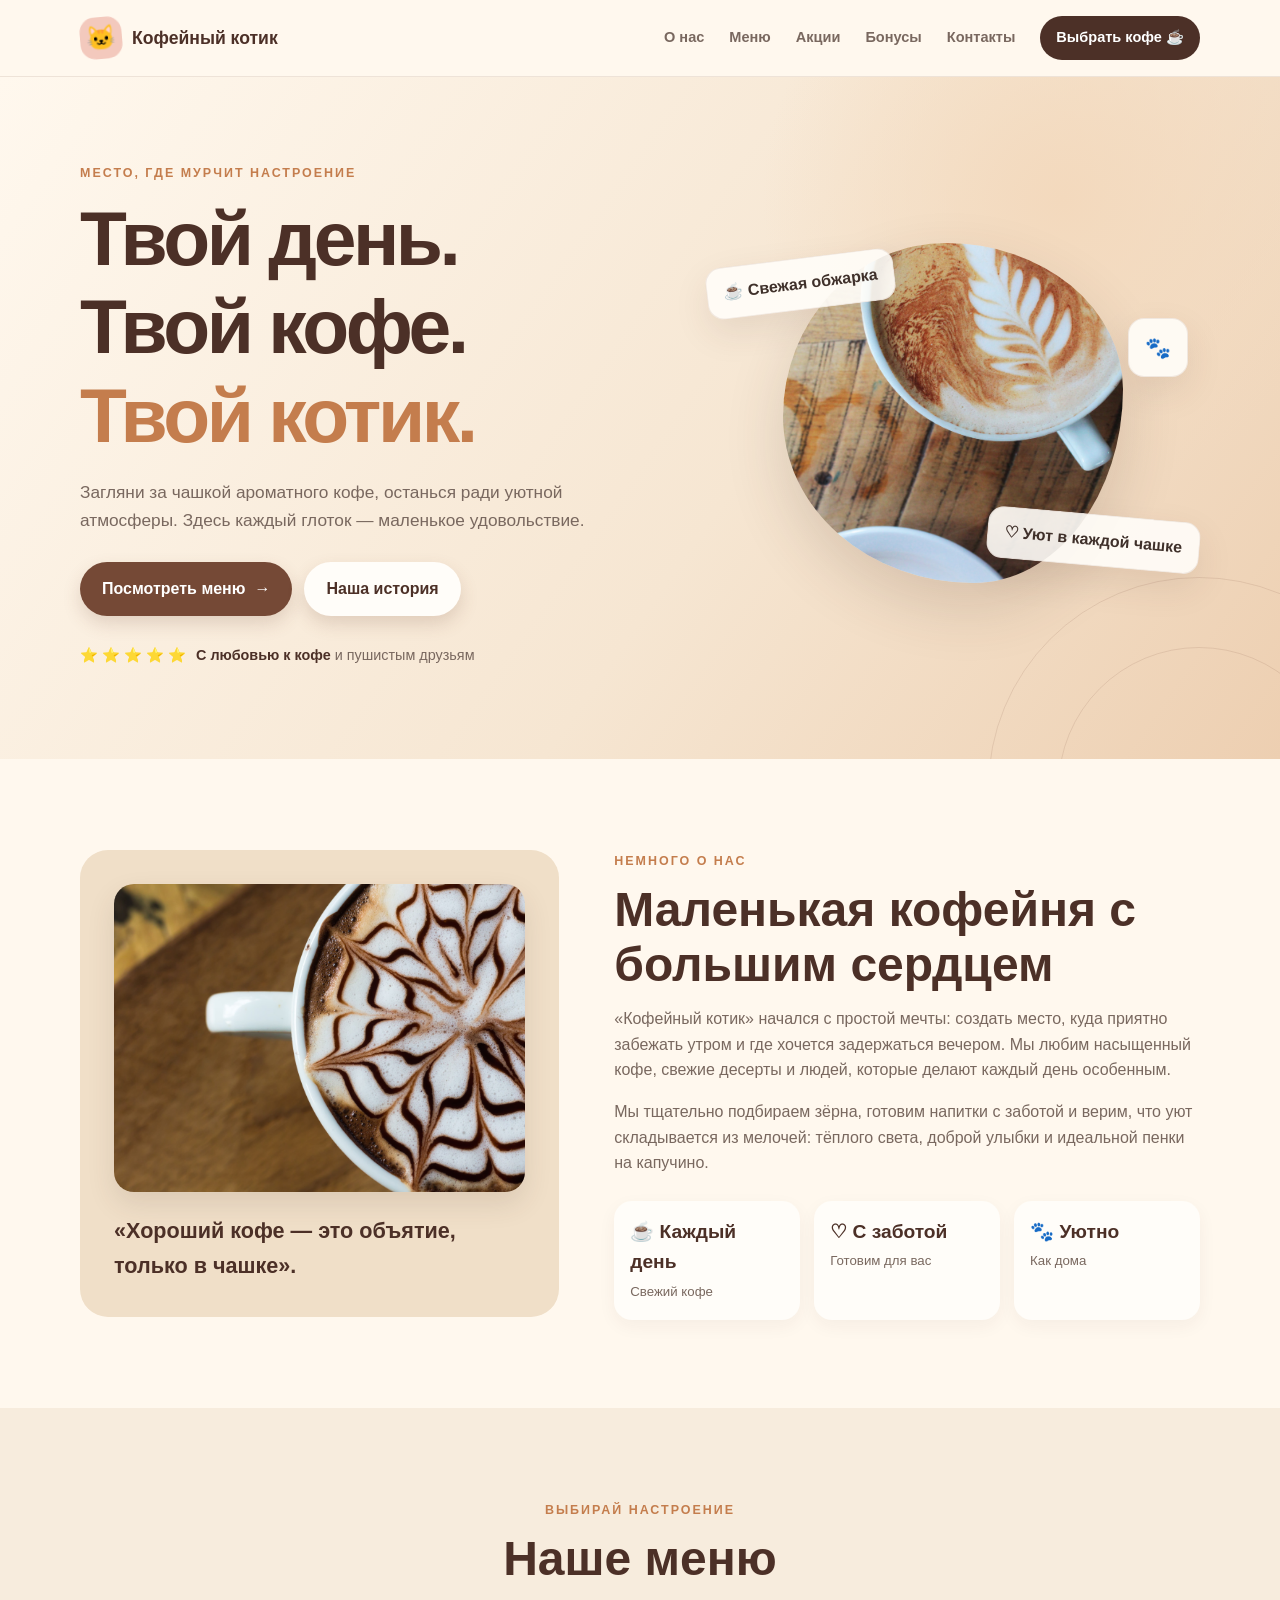
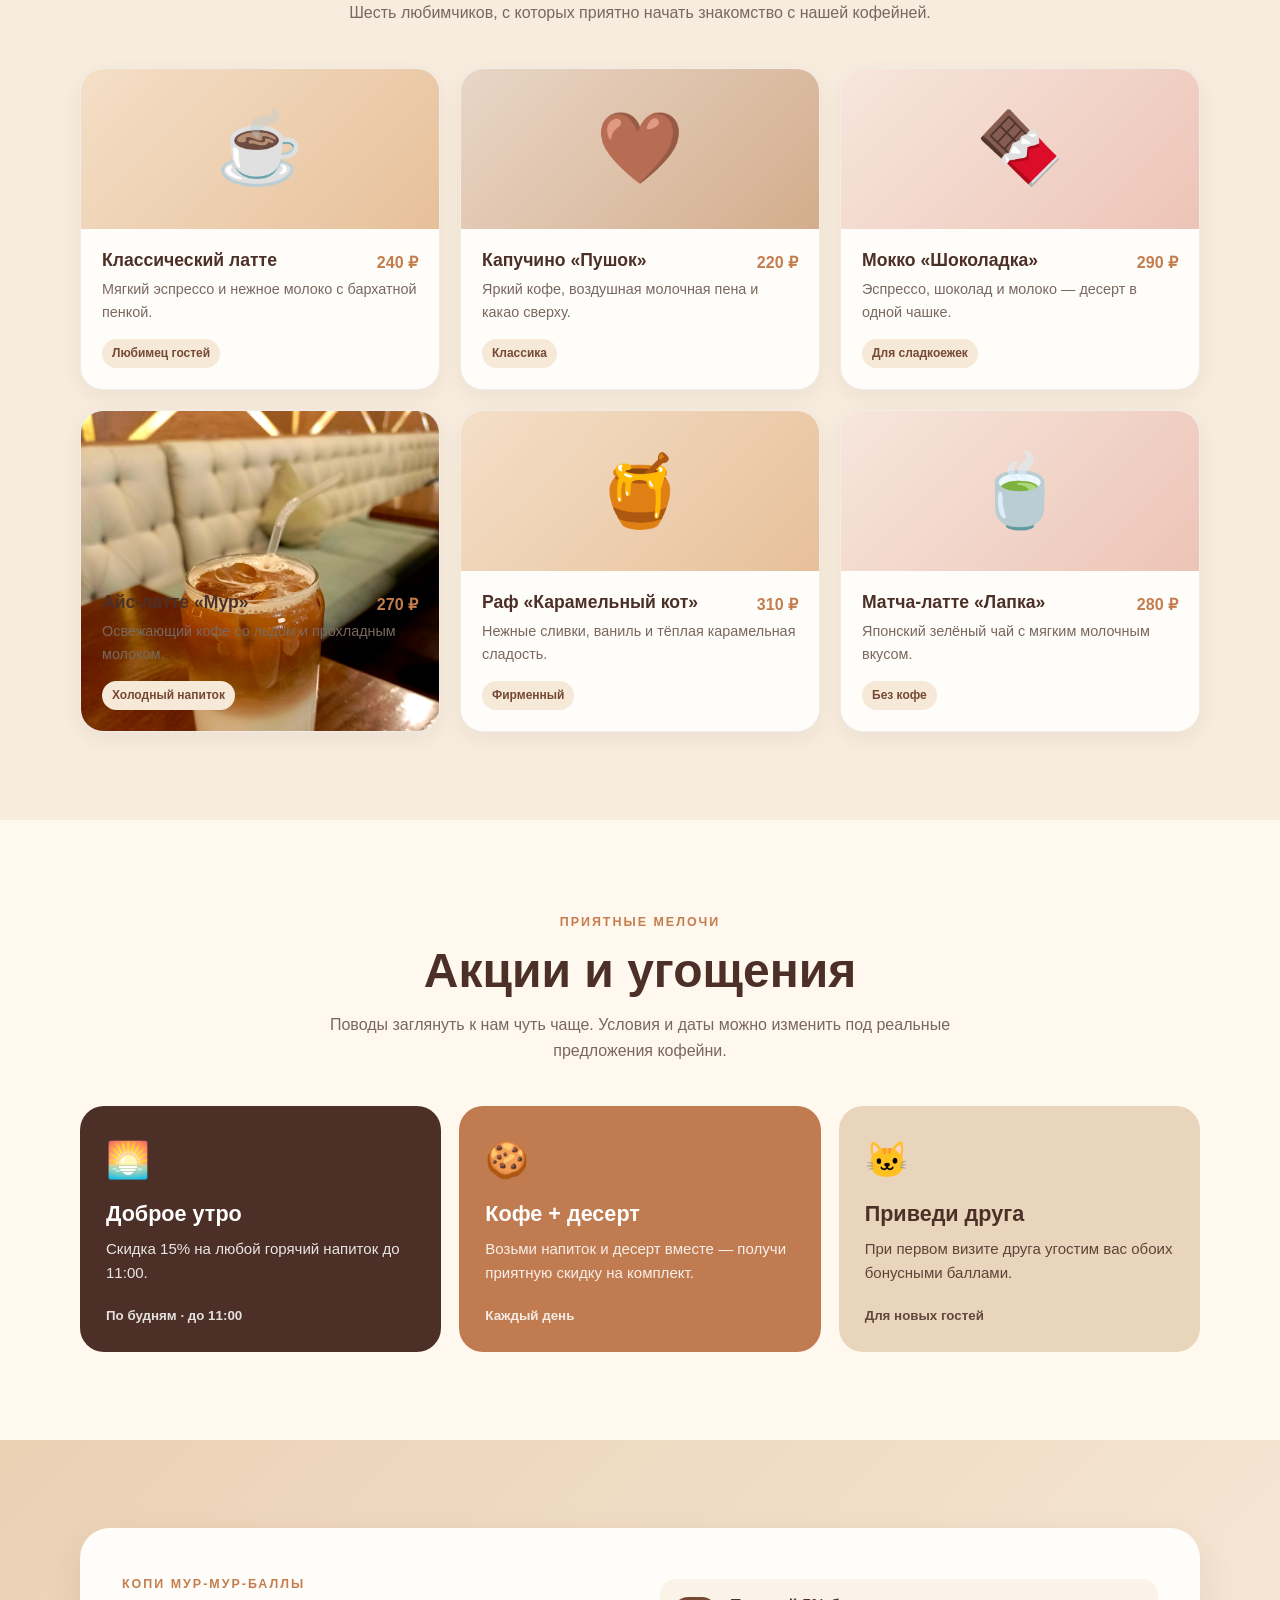
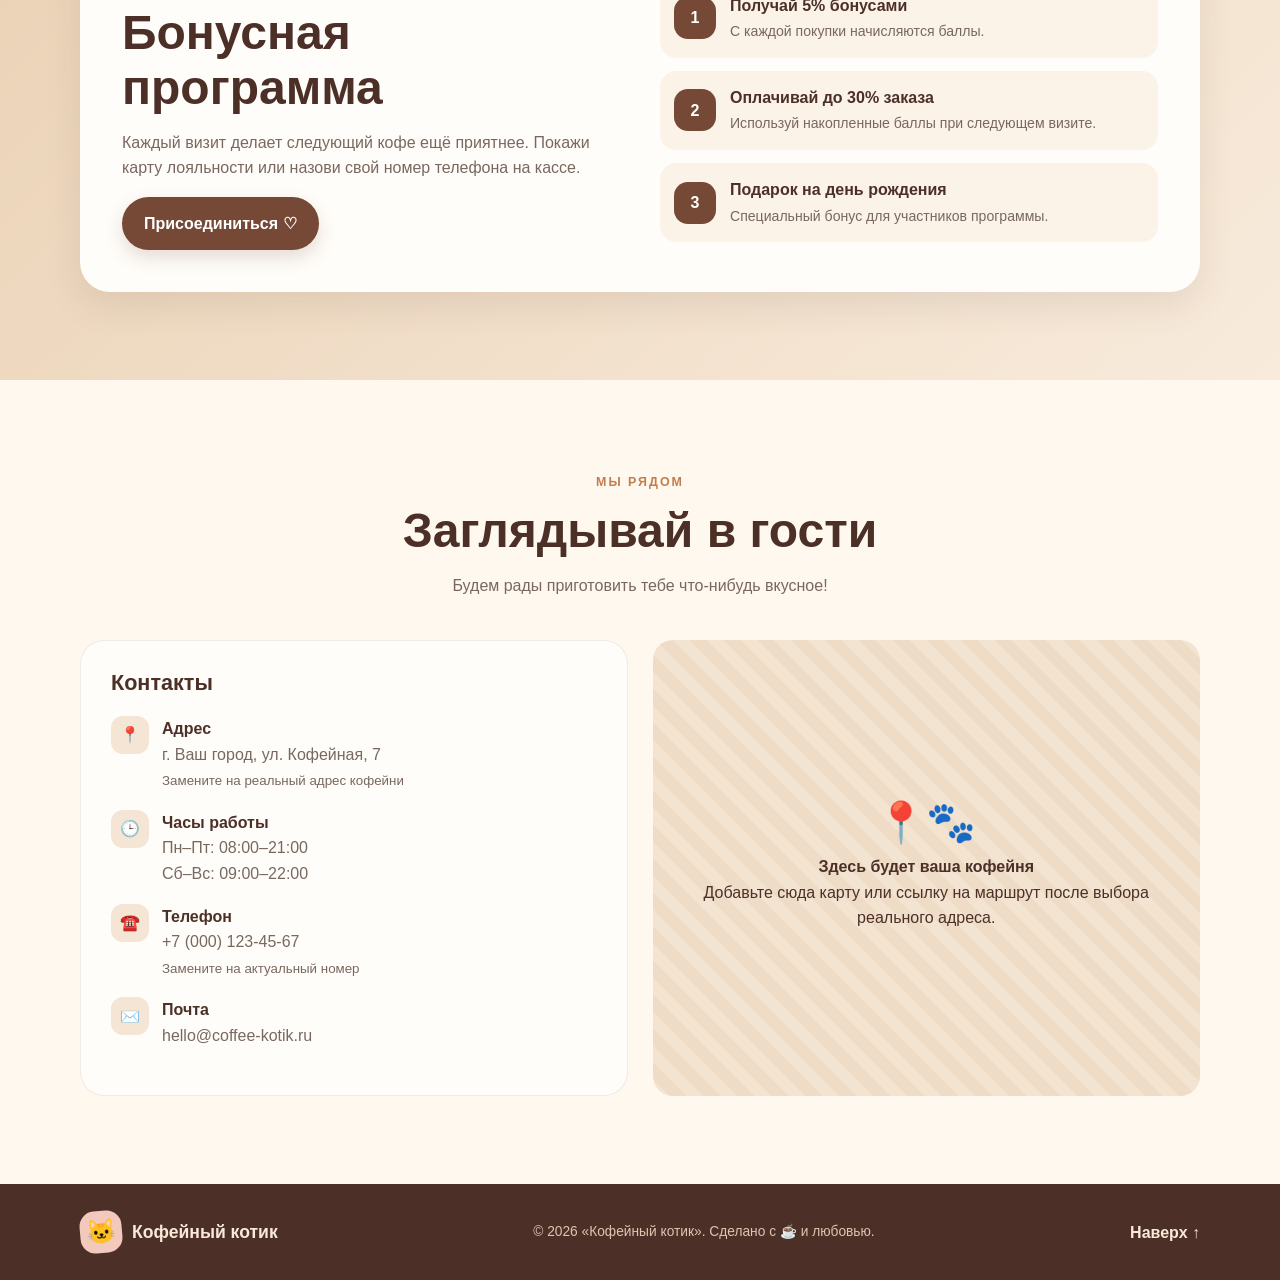
==== index (1).html @ d1fe0ab0 "На две части разбит код" ====
<!DOCTYPE html>
<html lang="ru">
<head>
  <meta charset="UTF-8">
  <meta name="viewport" content="width=device-width, initial-scale=1.0">
  <meta name="description" content="Кофейный котик — уютная кофейня с ароматным кофе, десертами и бонусами для гостей.">
  <meta name="theme-color" content="#fff8ee">
  <meta property="og:title" content="Кофейный котик — кофе с характером">
  <meta property="og:description" content="Кофейный котик — уютная кофейня с ароматным кофе, десертами и бонусами для гостей.">
  <meta property="og:type" content="website">
  <link rel="icon" href="data:image/svg+xml,<svg xmlns=%22http://www.w3.org/2000/svg%22 viewBox=%220 0 100 100%22><text y=%22.9em%22 font-size=%2290%22>🐱</text></svg>">
  <title>Кофейный котик — кофе с характером</title>
  <link rel="stylesheet" href="style.css">
</head>
<body>
  <header class="site-header">
    <div class="container nav-wrap">
      <a class="brand" href="#home" aria-label="Кофейный котик — на главную">
        <span class="brand-mark">🐱</span><span>Кофейный котик</span>
      </a>
      <nav class="nav-links" aria-label="Главная навигация">
        <a href="#about">О нас</a>
        <a href="#menu">Меню</a>
        <a href="#promotions">Акции</a>
        <a href="#loyalty">Бонусы</a>
        <a href="#contacts">Контакты</a>
        <a class="nav-cta" href="#menu">Выбрать кофе ☕</a>
      </nav>
    </div>
  </header>

  <main>
    <section class="hero" id="home">
      <div class="container hero-grid">
        <div class="reveal">
          <span class="eyebrow">Место, где мурчит настроение</span>
          <h1>Твой день.<br>Твой кофе.<br><span>Твой котик.</span></h1>
          <p class="hero-copy">Загляни за чашкой ароматного кофе, останься ради уютной атмосферы. Здесь каждый глоток — маленькое удовольствие.</p>
          <div class="hero-actions">
            <a class="btn" href="#menu">Посмотреть меню <span>→</span></a>
            <a class="btn btn-light" href="#about">Наша история</a>
          </div>
          <div class="hero-note"><span>⭐ ⭐ ⭐ ⭐ ⭐</span><span><strong>С любовью к кофе</strong> и пушистым друзьям</span></div>
        </div>
        <div class="hero-art" aria-label="Чашка классического латте">
          <img class="hero-photo" src="Кофе капучино латте - 1280x853.jpg" alt="Классический латте с бархатной пенкой">
          <div class="floating-label label-one">☕ Свежая обжарка</div>
          <div class="floating-label label-two">♡ Уют в каждой чашке</div>
          <div class="floating-label label-three">🐾</div>
        </div>
      </div>
    </section>

    <section class="section" id="about">
      <div class="container about-grid">
        <div class="about-card">
          <img class="about-photo" src="Красивый рисунок на капучино - 1280x853.jpg" alt="Красивый рисунок на капучино — визитная карточка кофейни">
          <blockquote>«Хороший кофе — это объятие, только в чашке».</blockquote>
        </div>
        <div class="about-copy">
          <span class="eyebrow">Немного о нас</span>
          <h2>Маленькая кофейня с большим сердцем</h2>
          <p>«Кофейный котик» начался с простой мечты: создать место, куда приятно забежать утром и где хочется задержаться вечером. Мы любим насыщенный кофе, свежие десерты и людей, которые делают каждый день особенным.</p>
          <p>Мы тщательно подбираем зёрна, готовим напитки с заботой и верим, что уют складывается из мелочей: тёплого света, доброй улыбки и идеальной пенки на капучино.</p>
          <div class="features">
            <div class="feature"><b>☕ Каждый день</b><span>Свежий кофе</span></div>
            <div class="feature"><b>♡ С заботой</b><span>Готовим для вас</span></div>
            <div class="feature"><b>🐾 Уютно</b><span>Как дома</span></div>
          </div>
        </div>
      </div>
    </section>

    <section class="section menu-section" id="menu">
      <div class="container">
        <div class="section-heading">
          <span class="eyebrow">Выбирай настроение</span>
          <h2>Наше меню</h2>
          <p>Шесть любимчиков, с которых приятно начать знакомство с нашей кофейней.</p>
        </div>
        <div class="menu-grid">
          <article class="drink-card">
            <div class="drink-art">☕</div>
            <div class="drink-info"><div class="drink-title-row"><h3>Классический латте</h3><span class="price">240 ₽</span></div><p>Мягкий эспрессо и нежное молоко с бархатной пенкой.</p><span class="tag">Любимец гостей</span></div>
          </article>
          <article class="drink-card">
            <div class="drink-art">🤎</div>
            <div class="drink-info"><div class="drink-title-row"><h3>Капучино «Пушок»</h3><span class="price">220 ₽</span></div><p>Яркий кофе, воздушная молочная пена и какао сверху.</p><span class="tag">Классика</span></div>
          </article>
          <article class="drink-card">
            <div class="drink-art">🍫</div>
            <div class="drink-info"><div class="drink-title-row"><h3>Мокко «Шоколадка»</h3><span class="price">290 ₽</span></div><p>Эспрессо, шоколад и молоко — десерт в одной чашке.</p><span class="tag">Для сладкоежек</span></div>
          </article>
          <article class="drink-card">
            <div class="drink-art"><img src="Холодный кофейный напиток со льдом - 960x1280.jpg" alt="Айс-латте «Мур» со льдом"></div>
            <div class="drink-info"><div class="drink-title-row"><h3>Айс-латте «Мур»</h3><span class="price">270 ₽</span></div><p>Освежающий кофе со льдом и прохладным молоком.</p><span class="tag">Холодный напиток</span></div>
          </article>
          <article class="drink-card">
            <div class="drink-art">🍯</div>
            <div class="drink-info"><div class="drink-title-row"><h3>Раф «Карамельный кот»</h3><span class="price">310 ₽</span></div><p>Нежные сливки, ваниль и тёплая карамельная сладость.</p><span class="tag">Фирменный</span></div>
          </article>
          <article class="drink-card">
            <div class="drink-art">🍵</div>
            <div class="drink-info"><div class="drink-title-row"><h3>Матча-латте «Лапка»</h3><span class="price">280 ₽</span></div><p>Японский зелёный чай с мягким молочным вкусом.</p><span class="tag">Без кофе</span></div>
          </article>
        </div>
      </div>
    </section>

    <section class="section" id="promotions">
      <div class="container">
        <div class="section-heading">
          <span class="eyebrow">Приятные мелочи</span>
          <h2>Акции и угощения</h2>
          <p>Поводы заглянуть к нам чуть чаще. Условия и даты можно изменить под реальные предложения кофейни.</p>
        </div>
        <div class="promos-grid">
          <article class="promo"><div class="promo-icon">🌅</div><h3>Доброе утро</h3><p>Скидка 15% на любой горячий напиток до 11:00.</p><small>По будням · до 11:00</small></article>
          <article class="promo"><div class="promo-icon">🍪</div><h3>Кофе + десерт</h3><p>Возьми напиток и десерт вместе — получи приятную скидку на комплект.</p><small>Каждый день</small></article>
          <article class="promo"><div class="promo-icon">🐱</div><h3>Приведи друга</h3><p>При первом визите друга угостим вас обоих бонусными баллами.</p><small>Для новых гостей</small></article>
        </div>
      </div>
    </section>

    <section class="section loyalty" id="loyalty">
      <div class="container loyalty-box">
        <div>
          <span class="eyebrow">Копи мур-мур-баллы</span>
          <h2>Бонусная программа</h2>
          <p>Каждый визит делает следующий кофе ещё приятнее. Покажи карту лояльности или назови свой номер телефона на кассе.</p>
          <a class="btn" href="#contacts">Присоединиться ♡</a>
        </div>
        <div class="loyalty-list">
          <div class="loyalty-step"><div class="step-number">1</div><div><b>Получай 5% бонусами</b><span>С каждой покупки начисляются баллы.</span></div></div>
          <div class="loyalty-step"><div class="step-number">2</div><div><b>Оплачивай до 30% заказа</b><span>Используй накопленные баллы при следующем визите.</span></div></div>
          <div class="loyalty-step"><div class="step-number">3</div><div><b>Подарок на день рождения</b><span>Специальный бонус для участников программы.</span></div></div>
        </div>
      </div>
    </section>

    <section class="section" id="contacts">
      <div class="container">
        <div class="section-heading">
          <span class="eyebrow">Мы рядом</span>
          <h2>Заглядывай в гости</h2>
          <p>Будем рады приготовить тебе что-нибудь вкусное!</p>
        </div>
        <div class="contacts-grid">
          <div class="contact-card">
            <h3>Контакты</h3>
            <div class="contact-line"><span class="icon">📍</span><div><b>Адрес</b>г. Ваш город, ул. Кофейная, 7 <br><small>Замените на реальный адрес кофейни</small></div></div>
            <div class="contact-line"><span class="icon">🕒</span><div><b>Часы работы</b>Пн–Пт: 08:00–21:00<br>Сб–Вс: 09:00–22:00</div></div>
            <div class="contact-line"><span class="icon">☎️</span><div><b>Телефон</b><a href="tel:+70001234567">+7 (000) 123-45-67</a> <br><small>Замените на актуальный номер</small></div></div>
            <div class="contact-line"><span class="icon">✉️</span><div><b>Почта</b><a href="mailto:hello@coffee-kotik.ru">hello@coffee-kotik.ru</a></div></div>
          </div>
          <div class="map-placeholder"><div><span>📍🐾</span><b>Здесь будет ваша кофейня</b><p>Добавьте сюда карту или ссылку на маршрут после выбора реального адреса.</p></div></div>
        </div>
      </div>
    </section>
  </main>

  <footer class="footer">
    <div class="container footer-inner">
      <a class="brand" href="#home"><span class="brand-mark">🐱</span><span>Кофейный котик</span></a>
      <p>© 2026 «Кофейный котик». Сделано с ☕ и любовью.</p>
      <a href="#home">Наверх ↑</a>
    </div>
  </footer>
</body>
</html>
---- style.css ----
:root {
  --cream: #fff8ee;
  --beige: #f0dfc8;
  --sand: #e3c6a3;
  --brown: #4c3027;
  --coffee: #754936;
  --caramel: #c47d4d;
  --pink: #f3c9bd;
  --text: #3f302a;
  --muted: #79685f;
  --white: #fffdf9;
  --shadow: 0 14px 36px rgba(76, 48, 39, .10);
}

* { box-sizing: border-box; }
html { scroll-behavior: smooth; scroll-padding-top: 88px; }
body {
  margin: 0;
  background: var(--cream);
  color: var(--text);
  font-family: "Trebuchet MS", Arial, sans-serif;
  line-height: 1.6;
}
a { color: inherit; text-decoration: none; }
button, a { -webkit-tap-highlight-color: transparent; }
:focus-visible { outline: 3px solid var(--caramel); outline-offset: 3px; }
.container { width: min(1120px, calc(100% - 40px)); margin: 0 auto; }
.section { padding: 88px 0; }
.section-heading { max-width: 650px; margin: 0 auto 42px; text-align: center; }
.eyebrow {
  display: inline-block; margin-bottom: 10px; color: var(--caramel);
  font-size: .78rem; font-weight: 800; letter-spacing: .16em; text-transform: uppercase;
}
h1, h2, h3, p { margin-top: 0; }
h1, h2, h3 { line-height: 1.15; }
h2 { margin-bottom: 14px; color: var(--brown); font-size: clamp(2rem, 4vw, 3rem); }
.section-heading p { color: var(--muted); margin-bottom: 0; }
.btn {
  display: inline-flex; align-items: center; justify-content: center; gap: 9px;
  padding: 14px 22px; border: 0; border-radius: 999px;
  background: var(--coffee); color: white; font-weight: 800; cursor: pointer;
  box-shadow: 0 8px 18px rgba(117, 73, 54, .18);
  transition: transform .25s ease, background .25s ease, box-shadow .25s ease;
}
.btn:hover { transform: translateY(-3px); background: var(--brown); box-shadow: 0 12px 24px rgba(76,48,39,.22); }
.btn-light { background: var(--white); color: var(--brown); }
.btn-light:hover { background: var(--beige); color: var(--brown); }
.site-header {
  position: sticky; top: 0; z-index: 1000; background: rgba(255,248,238,.94);
  border-bottom: 1px solid rgba(117,73,54,.12); backdrop-filter: blur(14px);
}
.nav-wrap { min-height: 76px; display: flex; align-items: center; justify-content: space-between; gap: 24px; }
.brand { display: inline-flex; align-items: center; gap: 10px; color: var(--brown); font-size: 1.1rem; font-weight: 900; white-space: nowrap; }
.brand-mark {
  display: grid; place-items: center; width: 42px; height: 42px; border-radius: 15px;
  background: var(--pink); font-size: 1.5rem; transform: rotate(-5deg);
}
.nav-links { display: flex; align-items: center; gap: clamp(12px, 2vw, 25px); }
.nav-links a { font-size: .91rem; font-weight: 700; color: var(--muted); transition: color .2s ease; }
.nav-links a:hover { color: var(--caramel); }
.nav-links .nav-cta { padding: 10px 16px; border-radius: 99px; background: var(--brown); color: white; }
.nav-links .nav-cta:hover { background: var(--caramel); color: #fff; }
.hero {
  position: relative; overflow: hidden; padding: 82px 0 92px;
  background: radial-gradient(circle at 83% 18%, #f3d9bd 0, transparent 25%),
              linear-gradient(125deg, #fff8ee 0%, #f6e6d2 58%, #edcfb1 100%);
}
.hero::before, .hero::after {
  position: absolute; content: ""; border: 1px solid rgba(117,73,54,.13); border-radius: 50%;
  pointer-events: none;
}
.hero::before { width: 420px; height: 420px; right: -130px; bottom: -240px; }
.hero::after { width: 280px; height: 280px; right: -60px; bottom: -170px; }
.hero-grid { display: grid; grid-template-columns: 1.08fr .92fr; align-items: center; gap: 45px; position: relative; z-index: 1; }
.hero h1 { max-width: 650px; margin-bottom: 20px; color: var(--brown); font-size: clamp(2.8rem, 6vw, 5.3rem); letter-spacing: -.045em; }
.hero h1 span { color: var(--caramel); }
.hero-copy { max-width: 520px; margin-bottom: 28px; color: var(--muted); font-size: 1.08rem; }
.hero-actions { display: flex; flex-wrap: wrap; gap: 12px; }
.hero-note { display: flex; align-items: center; gap: 10px; margin-top: 28px; color: var(--muted); font-size: .9rem; }
.hero-note strong { color: var(--brown); }
.hero-art { min-height: 390px; display: grid; place-items: center; position: relative; }
.coffee-illustration {
  width: min(340px, 82vw); aspect-ratio: 1; display: grid; place-items: center;
  position: relative; border-radius: 48% 52% 44% 56% / 51% 43% 57% 49%;
  background: #e5bd98; box-shadow: inset -18px -20px 0 rgba(117,73,54,.08), 0 24px 60px rgba(76,48,39,.14);
  animation: float 5s ease-in-out infinite;
}
.hero-photo {
  width: min(340px, 82vw); aspect-ratio: 1; object-fit: cover; display: block;
  border-radius: 48% 52% 44% 56% / 51% 43% 57% 49%;
  box-shadow: 0 24px 60px rgba(76,48,39,.16); animation: float 5s ease-in-out infinite;
}
.about-photo {
  width: 100%; aspect-ratio: 4 / 3; object-fit: cover; display: block;
  border-radius: 20px; box-shadow: 0 12px 28px rgba(76,48,39,.12);
}
.drink-art img {
  width: 100%; height: 100%; object-fit: cover; display: block;
}
.cup { position: relative; width: 190px; height: 150px; border-radius: 16px 16px 55px 55px; background: #fffaf3; box-shadow: inset -12px -8px 0 #ead9c5; transform: rotate(-7deg); }
.cup::before { content: ""; position: absolute; right: -46px; top: 24px; width: 55px; height: 62px; border: 13px solid #fffaf3; border-left: 0; border-radius: 0 28px 28px 0; }
.cup::after { content: ""; position: absolute; top: 14px; left: 15px; right: 15px; height: 20px; border-radius: 50%; background: #6d4030; box-shadow: inset 0 4px 0 #9e6a4c; }
.cat-face { position: absolute; top: 54px; left: 0; right: 0; text-align: center; font-size: 3rem; }
.steam { position: absolute; top: 48px; left: 50%; color: rgba(255,255,255,.85); font-size: 2rem; letter-spacing: 8px; transform: translateX(-50%); }
.floating-label { position: absolute; padding: 12px 16px; border: 1px solid rgba(117,73,54,.1); border-radius: 16px; background: rgba(255,253,249,.9); box-shadow: var(--shadow); font-weight: 800; }
.label-one { top: 40px; left: 0; transform: rotate(-7deg); }
.label-two { right: 0; bottom: 42px; transform: rotate(5deg); }
.label-three { top: 100px; right: 12px; font-size: 1.3rem; }
.about-grid { display: grid; grid-template-columns: .9fr 1.1fr; gap: 55px; align-items: center; }
.about-card { padding: 34px; border-radius: 28px; background: var(--beige); position: relative; overflow: hidden; }
.about-card .big-cat { font-size: 5rem; line-height: 1; }
.about-card blockquote { margin: 22px 0 0; color: var(--brown); font-size: 1.35rem; font-weight: 800; }
.about-copy p { color: var(--muted); }
.features { display: grid; grid-template-columns: repeat(3, 1fr); gap: 14px; margin-top: 25px; }
.feature { padding: 16px; border-radius: 18px; background: var(--white); box-shadow: 0 6px 18px rgba(76,48,39,.05); }
.feature b { display: block; color: var(--brown); font-size: 1.2rem; }
.feature span { color: var(--muted); font-size: .83rem; }
.menu-section { background: #f7ecdd; }
.menu-grid { display: grid; grid-template-columns: repeat(3, 1fr); gap: 20px; }
.drink-card { overflow: hidden; border: 1px solid rgba(117,73,54,.09); border-radius: 23px; background: var(--white); box-shadow: 0 7px 22px rgba(76,48,39,.06); transition: transform .25s ease, box-shadow .25s ease; }
.drink-card:hover { transform: translateY(-7px); box-shadow: var(--shadow); }
.drink-art { height: 160px; display: grid; place-items: center; background: linear-gradient(135deg, #f4dfc7, #e7c09a); font-size: 4.4rem; }
.drink-card:nth-child(2n) .drink-art { background: linear-gradient(135deg, #e9d6c7, #d3ad8c); }
.drink-card:nth-child(3n) .drink-art { background: linear-gradient(135deg, #f7e6dc, #edc4b7); }
.drink-info { padding: 21px; }
.drink-title-row { display: flex; justify-content: space-between; align-items: start; gap: 12px; }
.drink-info h3 { margin-bottom: 8px; color: var(--brown); font-size: 1.1rem; }
.price { color: var(--caramel); font-weight: 900; white-space: nowrap; }
.drink-info p { min-height: 48px; margin-bottom: 0; color: var(--muted); font-size: .9rem; }
.tag { display: inline-block; margin-top: 13px; padding: 5px 10px; border-radius: 99px; background: #f7e9d8; color: var(--coffee); font-size: .75rem; font-weight: 800; }
.promos-grid { display: grid; grid-template-columns: repeat(3, 1fr); gap: 18px; }
.promo { min-height: 245px; display: flex; flex-direction: column; align-items: flex-start; padding: 26px; border-radius: 24px; background: var(--brown); color: white; overflow: hidden; position: relative; }
.promo:nth-child(2) { background: #c17b50; }
.promo:nth-child(3) { background: #e9d4bc; color: var(--brown); }
.promo .promo-icon { font-size: 2.2rem; margin-bottom: 14px; }
.promo h3 { margin-bottom: 10px; font-size: 1.35rem; }
.promo p { margin-bottom: 0; opacity: .88; font-size: .94rem; }
.promo small { margin-top: auto; padding-top: 20px; font-weight: 800; opacity: .85; }
.loyalty { background: linear-gradient(135deg, #ead1b4, #f8ebdc); }
.loyalty-box { display: grid; grid-template-columns: 1fr 1fr; align-items: center; gap: 40px; padding: 42px; border-radius: 30px; background: var(--white); box-shadow: var(--shadow); }
.loyalty-box p { color: var(--muted); }
.loyalty-list { display: grid; gap: 13px; }
.loyalty-step { display: flex; gap: 14px; align-items: center; padding: 14px; border-radius: 16px; background: #fbf2e8; }
.step-number { flex: 0 0 42px; width: 42px; height: 42px; display: grid; place-items: center; border-radius: 14px; background: var(--coffee); color: white; font-weight: 900; }
.loyalty-step b { display: block; color: var(--brown); }
.loyalty-step span { color: var(--muted); font-size: .88rem; }
.contacts-grid { display: grid; grid-template-columns: 1fr 1fr; gap: 25px; }
.contact-card { padding: 30px; border: 1px solid rgba(117,73,54,.1); border-radius: 24px; background: var(--white); }
.contact-card h3 { margin-bottom: 20px; color: var(--brown); font-size: 1.35rem; }
.contact-line { display: flex; gap: 13px; margin: 17px 0; color: var(--muted); }
.contact-line .icon { flex: 0 0 38px; width: 38px; height: 38px; display: grid; place-items: center; border-radius: 12px; background: #f4e5d4; }
.contact-line b { display: block; color: var(--brown); }
.map-placeholder { min-height: 230px; display: grid; place-items: center; text-align: center; padding: 24px; border-radius: 20px; background: repeating-linear-gradient(45deg, #f3e4d2, #f3e4d2 12px, #eedcc7 12px, #eedcc7 24px); color: var(--brown); }
.map-placeholder span { display: block; font-size: 2.5rem; }
.footer { padding: 27px 0; background: var(--brown); color: #f8e9d8; }
.footer .brand { color: #f8e9d8; }
.footer-inner { display: flex; align-items: center; justify-content: space-between; gap: 18px; }
.footer p { margin: 0; color: #ddc5b0; font-size: .86rem; }
.footer a { font-weight: 800; }
.footer a:hover { color: white; }
.reveal { animation: rise-in .7s ease both; }
@keyframes float { 0%,100% { transform: translateY(0) rotate(-2deg); } 50% { transform: translateY(-12px) rotate(2deg); } }
@keyframes rise-in { from { opacity: 0; transform: translateY(18px); } to { opacity: 1; transform: translateY(0); } }

@media (max-width: 900px) {
  html { scroll-padding-top: 120px; }
  .nav-wrap { align-items: flex-start; flex-direction: column; gap: 8px; padding: 13px 0; }
  .nav-links { width: 100%; gap: 17px; overflow-x: auto; padding: 3px 0 7px; }
  .nav-links a { white-space: nowrap; font-size: .86rem; }
  .hero-grid { grid-template-columns: 1fr  .8fr; gap: 20px; }
  .hero-art { min-height: 320px; }
  .menu-grid, .promos-grid { grid-template-columns: repeat(2, 1fr); }
  .promos-grid .promo:last-child { grid-column: 1 / -1; min-height: 200px; }
}
@media (max-width: 650px) {
  .container { width: min(100% - 28px, 520px); }
  .section { padding: 62px 0; }
  .nav-wrap { min-height: auto; }
  .brand { font-size: 1rem; }
  .brand-mark { width: 36px; height: 36px; }
  .nav-links { gap: 16px; }
  .nav-links .nav-cta { padding: 8px 12px; }
  .hero { padding: 55px 0 62px; }
  .hero-grid, .about-grid, .loyalty-box, .contacts-grid { grid-template-columns: 1fr; }
  .hero h1 { font-size: clamp(2.6rem, 12vw, 4rem); }
  .hero-copy { font-size: 1rem; }
  .hero-art { min-height: 300px; margin-top: 5px; }
  .coffee-illustration { width: 260px; }
  .hero-photo { width: 260px; }
  .cup { transform: scale(.82) rotate(-7deg); }
  .label-one { left: 2px; top: 22px; }
  .label-two { right: 0; bottom: 20px; }
  .label-three { right: 0; top: 62px; }
  .about-card { padding: 26px; }
  .features { gap: 8px; }
  .feature { padding: 12px; }
  .feature b { font-size: 1rem; }
  .feature span { font-size: .75rem; }
  .menu-grid, .promos-grid { grid-template-columns: 1fr; }
  .promos-grid .promo:last-child { grid-column: auto; }
  .drink-art { height: 145px; }
  .loyalty-box { padding: 24px; gap: 20px; }
  .contact-card { padding: 23px; }
  .footer-inner { align-items: flex-start; flex-direction: column; }
}
@media (prefers-reduced-motion: reduce) {
  *, *::before, *::after { scroll-behavior: auto !important; animation-duration: .01ms !important; animation-iteration-count: 1 !important; transition-duration: .01ms !important; }
}
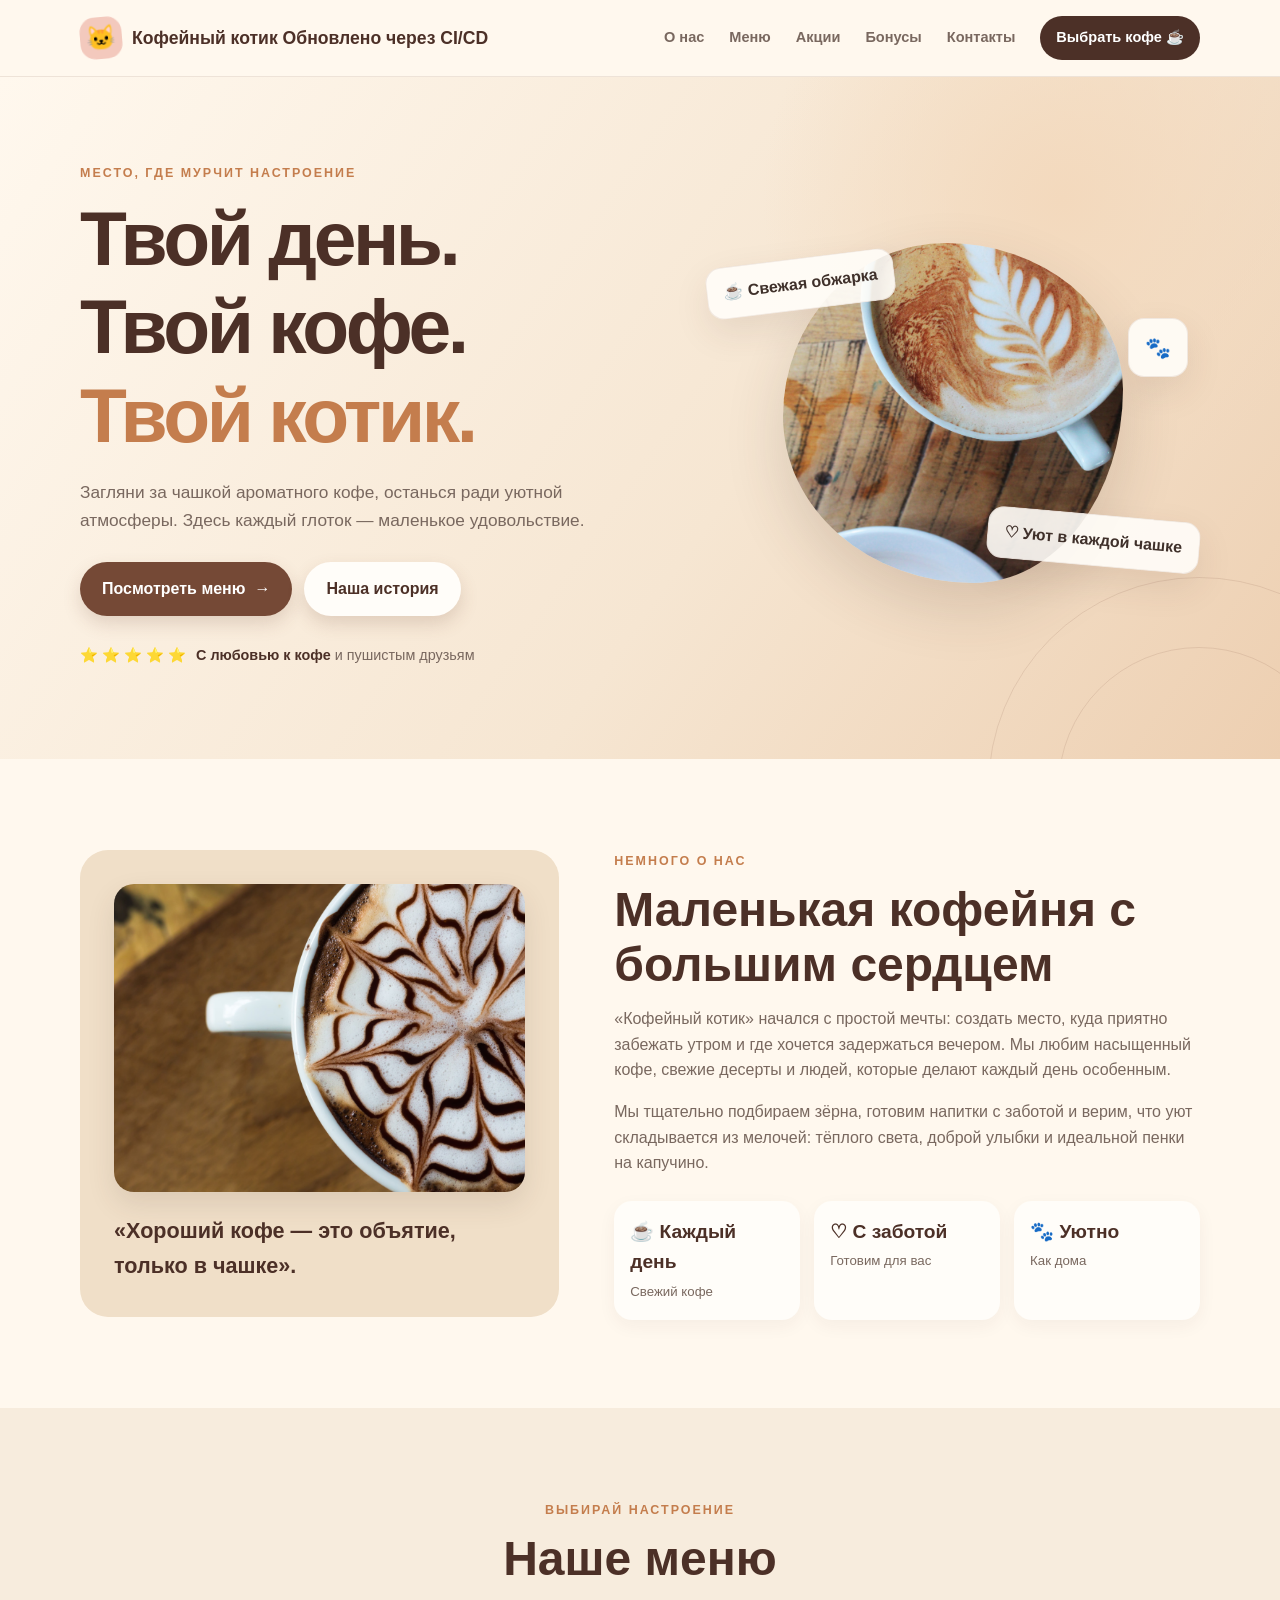
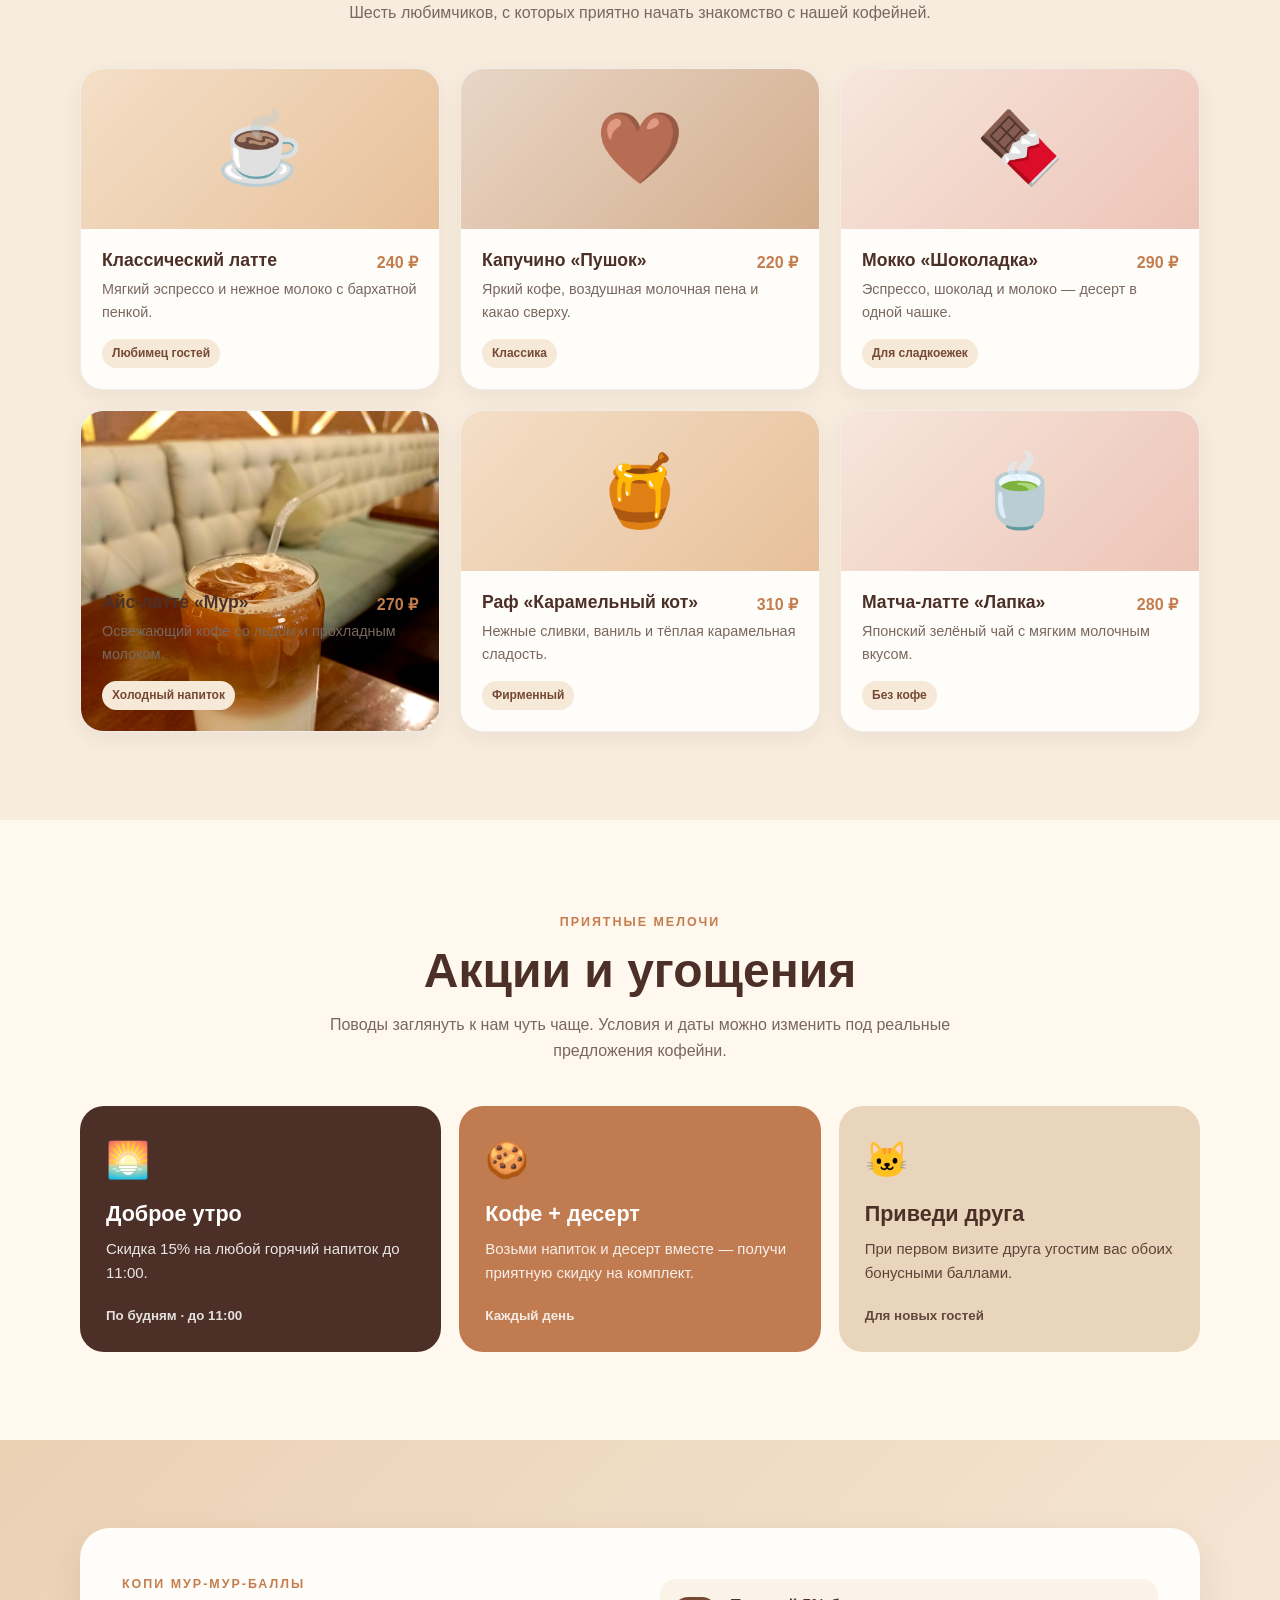
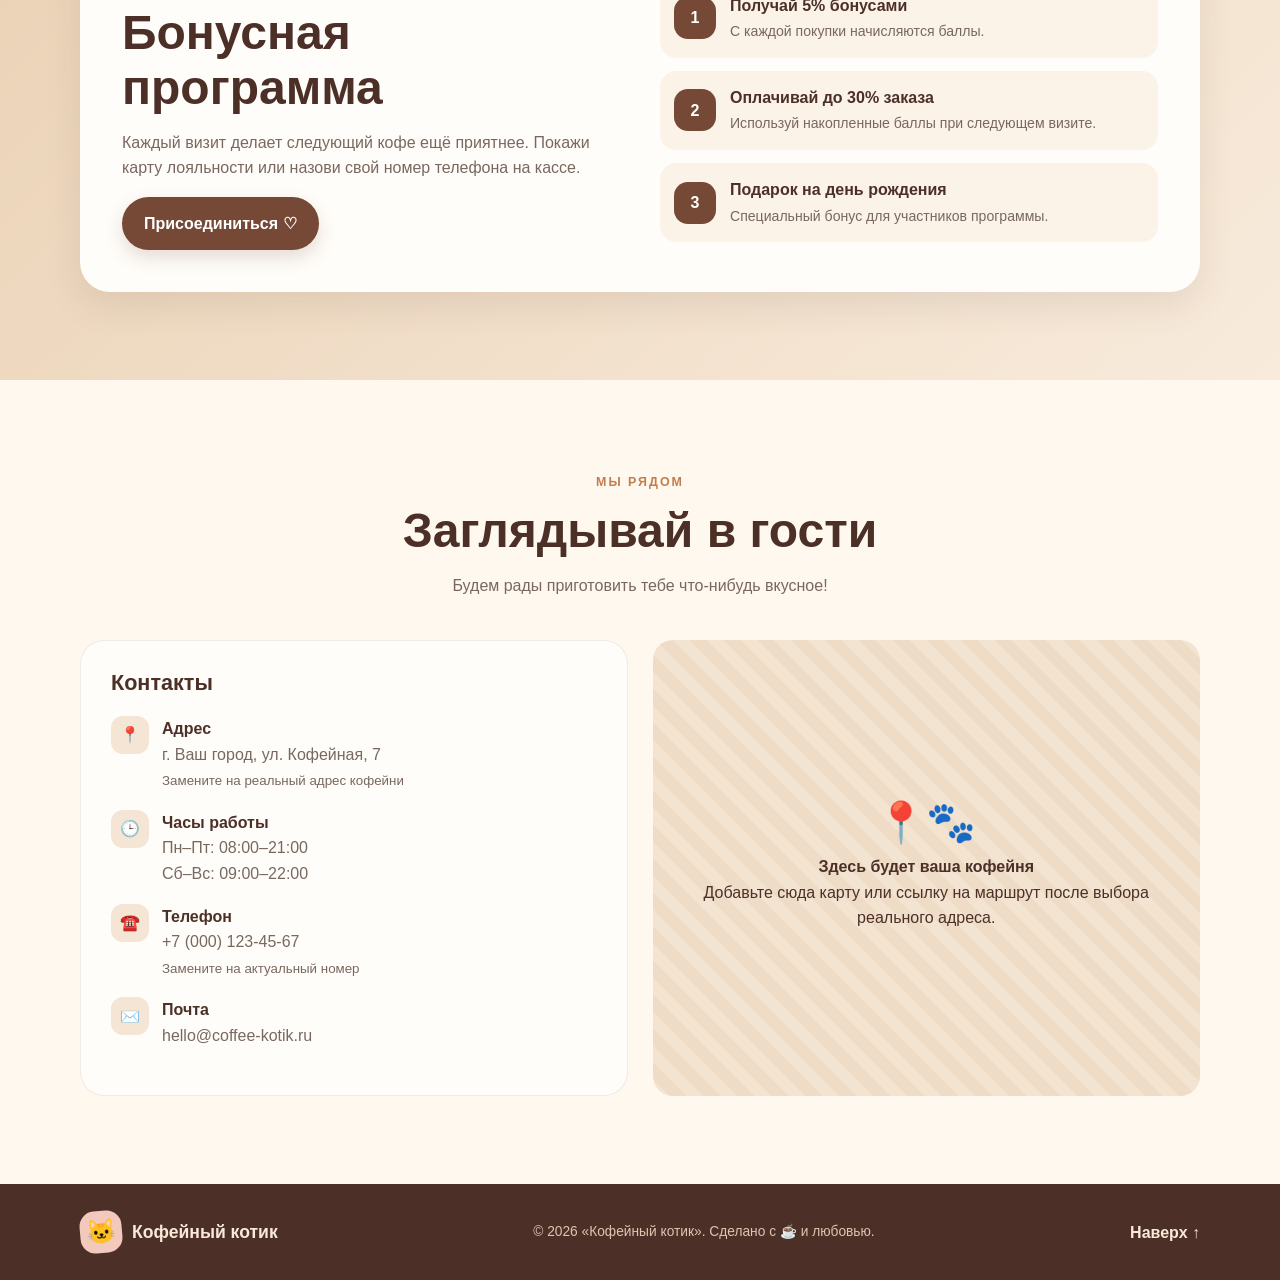
==== commit 5be831c2: "crazy update" ====
--- a/index (1).html
+++ b/index (1).html
@@ -16,7 +16,7 @@
   <header class="site-header">
     <div class="container nav-wrap">
       <a class="brand" href="#home" aria-label="Кофейный котик — на главную">
-        <span class="brand-mark">🐱</span><span>Кофейный котик</span>
+        <span class="brand-mark">🐱</span><span>Кофейный котик Обновлено через CI/CD</span>
       </a>
       <nav class="nav-links" aria-label="Главная навигация">
         <a href="#about">О нас</a>
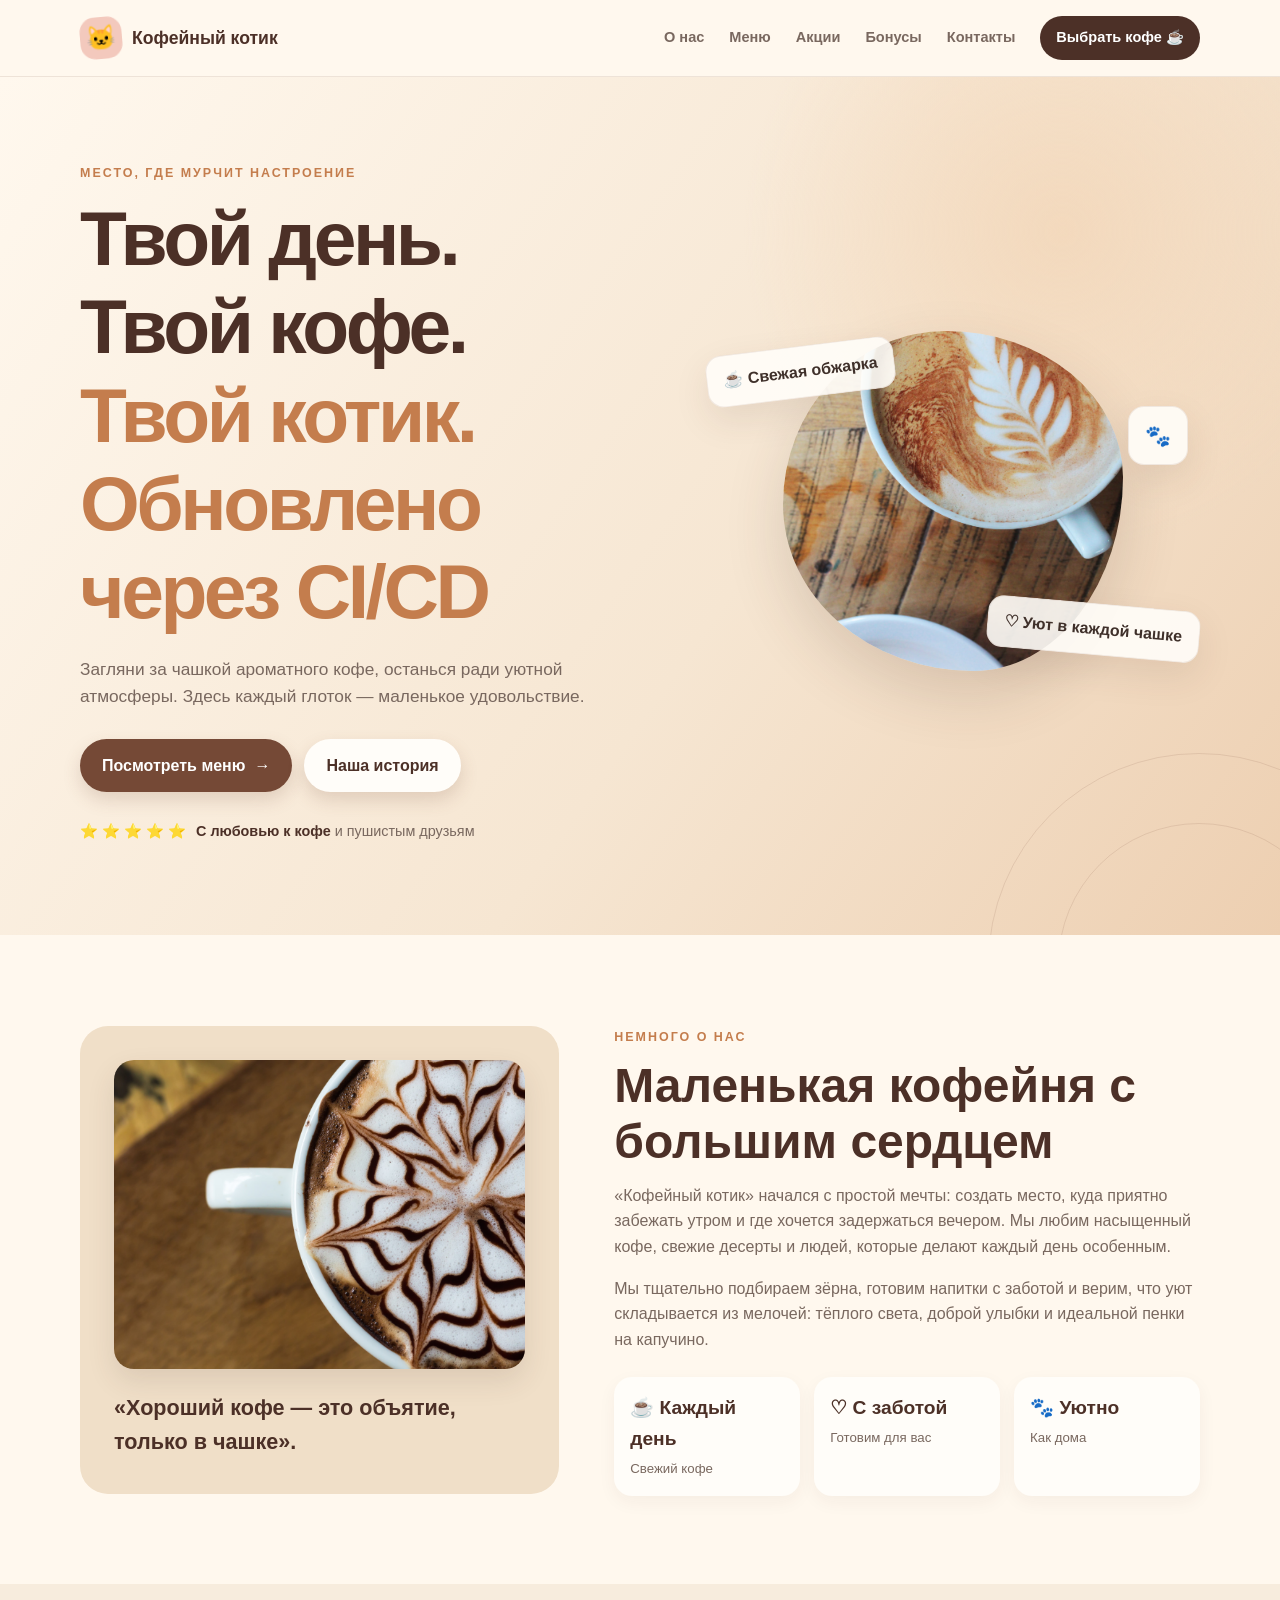
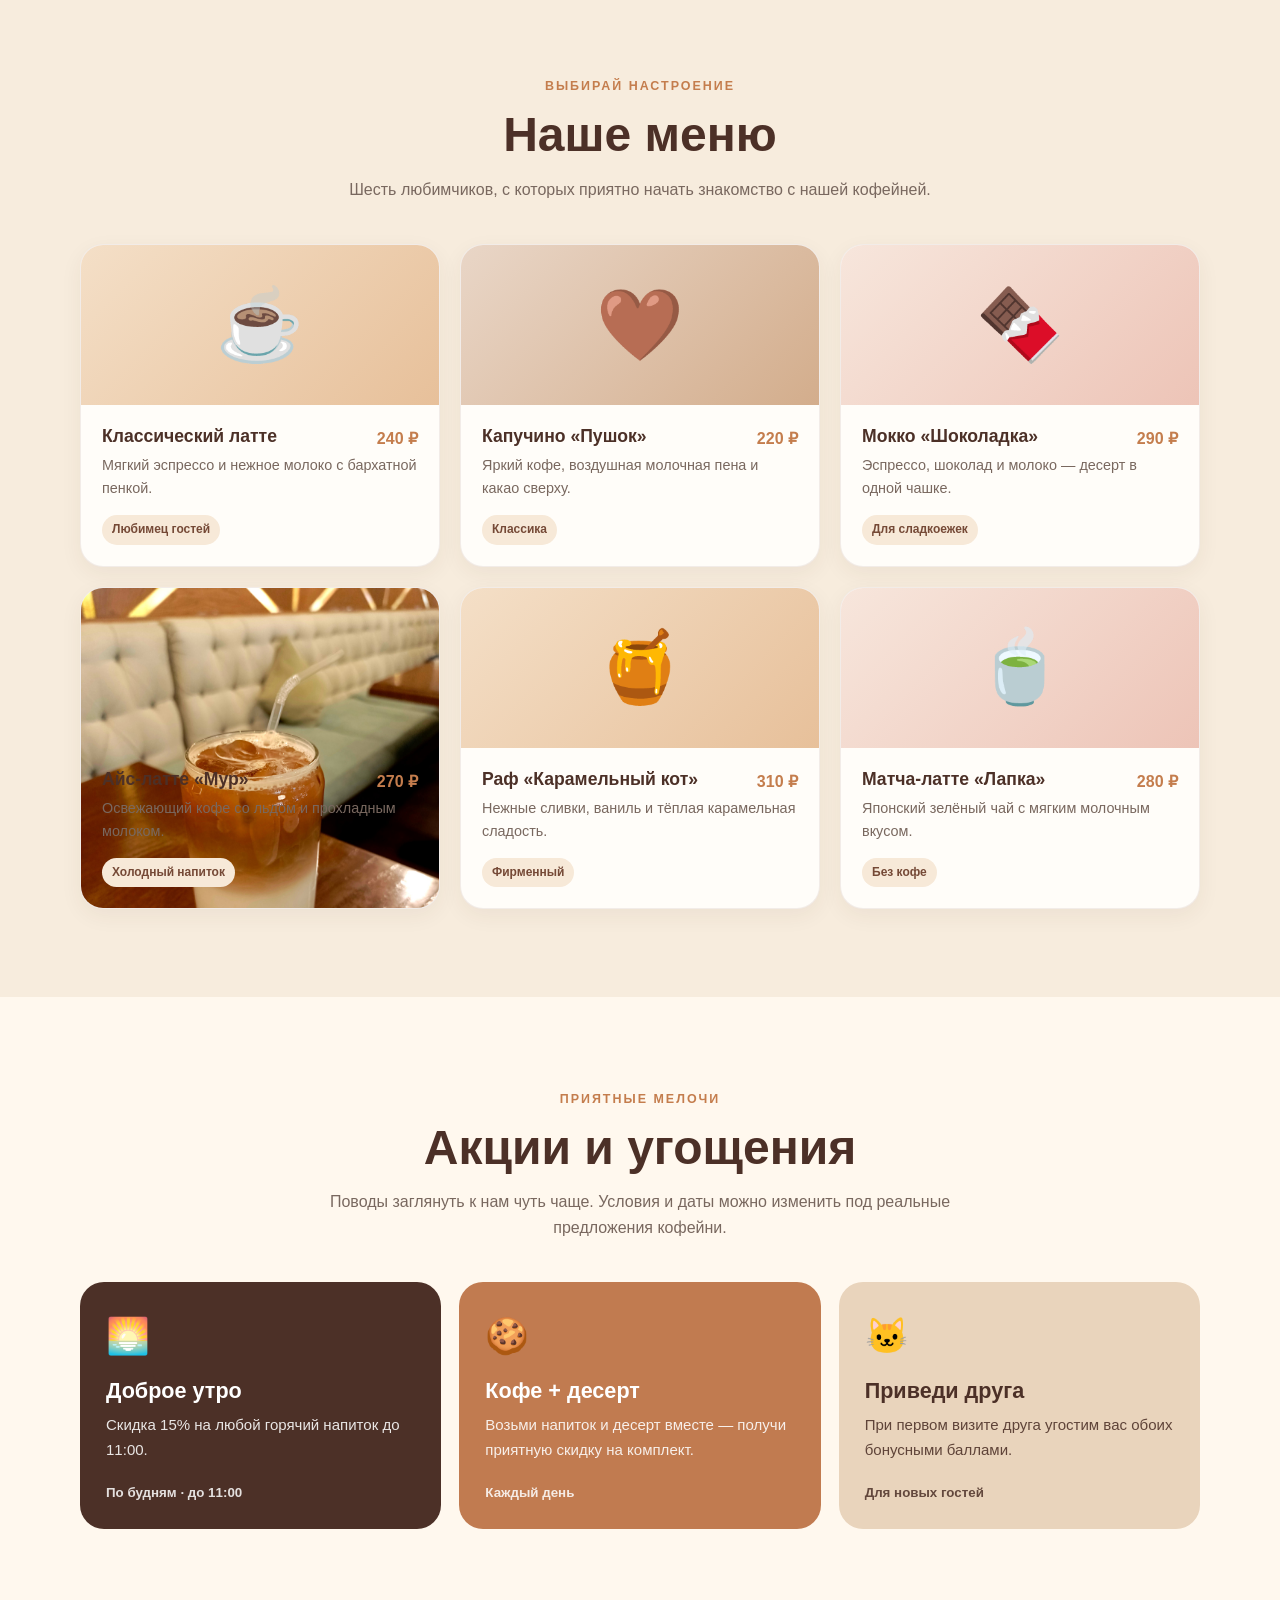
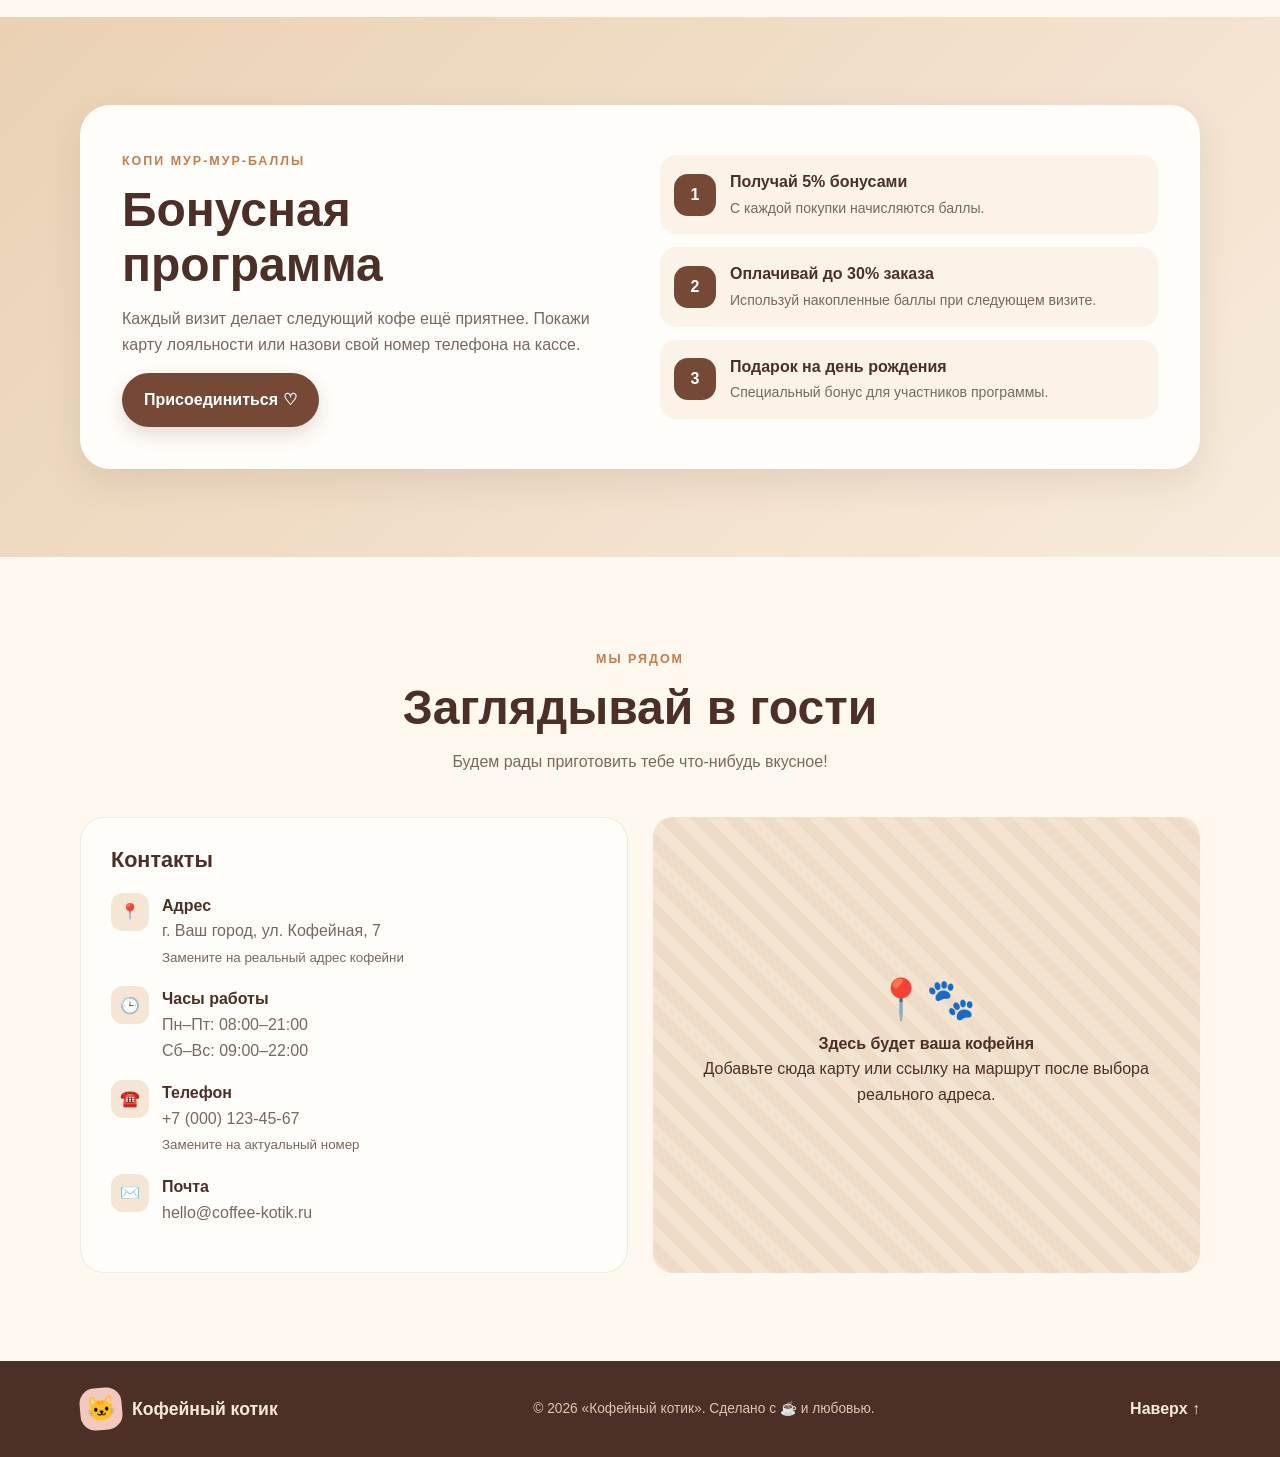
==== commit bfa407ec: "GRG" ====
--- a/index (1).html
+++ b/index (1).html
@@ -16,7 +16,7 @@
   <header class="site-header">
     <div class="container nav-wrap">
       <a class="brand" href="#home" aria-label="Кофейный котик — на главную">
-        <span class="brand-mark">🐱</span><span>Кофейный котик Обновлено через CI/CD</span>
+        <span class="brand-mark">🐱</span><span>Кофейный котик</span>
       </a>
       <nav class="nav-links" aria-label="Главная навигация">
         <a href="#about">О нас</a>
@@ -34,7 +34,7 @@
       <div class="container hero-grid">
         <div class="reveal">
           <span class="eyebrow">Место, где мурчит настроение</span>
-          <h1>Твой день.<br>Твой кофе.<br><span>Твой котик.</span></h1>
+          <h1>Твой день.<br>Твой кофе.<br><span>Твой котик. Обновлено через CI/CD</span></h1>
           <p class="hero-copy">Загляни за чашкой ароматного кофе, останься ради уютной атмосферы. Здесь каждый глоток — маленькое удовольствие.</p>
           <div class="hero-actions">
             <a class="btn" href="#menu">Посмотреть меню <span>→</span></a>
